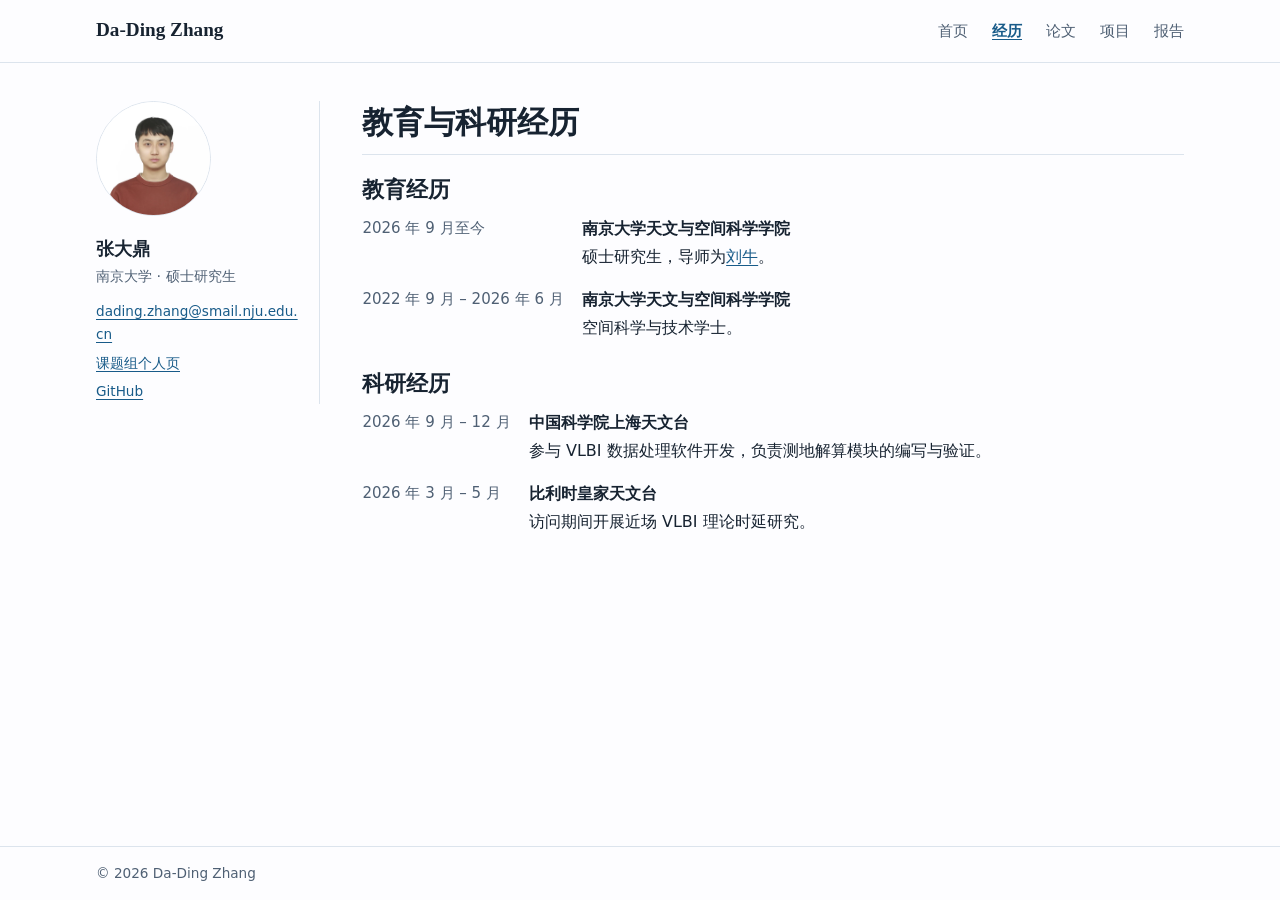
==== cv/index.html @ 3794050c "Publish academic homepage at account address" ====
<!doctype html>
<html lang="zh-CN">
<head>
  <meta charset="utf-8">
  <meta name="viewport" content="width=device-width, initial-scale=1">
  <meta name="description" content="张大鼎的教育、科研访问与 VLBI 软件开发经历。">
  <link rel="canonical" href="https://zhangdading.github.io/cv/">
  <link rel="stylesheet" href="../styles.css">
  <link rel="icon" href="../assets/portrait.webp" type="image/webp">
  <title>教育与科研经历 · 张大鼎</title>
</head>
<body>
  <a href="#content" class="skip-link">跳至正文</a>
  <header class="site-header">
    <div class="shell header-inner">
      <a class="site-name" href="../">Da-Ding Zhang</a>
      <nav class="site-nav" aria-label="主导航">
        <a href=".././">首页</a>
        <a href="../cv/" aria-current="page">经历</a>
        <a href="../publications/">论文</a>
        <a href="../projects/">项目</a>
        <a href="../talks/">报告</a>
      </nav>
    </div>
  </header>
  <div class="shell page-layout">
    <aside class="profile" aria-label="个人信息">
      <a class="profile-home" href="../" aria-label="张大鼎 · 首页"><img src="../assets/portrait.webp" alt="张大鼎" width="128" height="128"></a>
      <p class="profile-name">张大鼎</p>
      <p class="profile-role">南京大学 · 硕士研究生</p>
      <ul class="profile-links">
        <li><a href="mailto:dading.zhang@smail.nju.edu.cn">dading.zhang@smail.nju.edu.cn</a></li>
        <li><a href="https://njuastrometry.github.io/zh/author/%E5%BC%A0%E5%A4%A7%E9%BC%8E/">课题组个人页</a></li>
        <li><a href="https://github.com/zhangdading">GitHub</a></li>
      </ul>
    </aside>
    <main id="content" class="page-content">
      <h1>教育与科研经历</h1>

      <section aria-labelledby="education">
        <h2 id="education">教育经历</h2>
        <dl class="timeline">
          <dt>2026 年 9 月至今</dt>
          <dd><strong>南京大学天文与空间科学学院</strong><p>硕士研究生，导师为<a href="https://liuniu.fun/">刘牛</a>。</p></dd>
          <dt>2022 年 9 月 – 2026 年 6 月</dt>
          <dd><strong>南京大学天文与空间科学学院</strong><p>空间科学与技术学士。</p></dd>
        </dl>
      </section>

      <section aria-labelledby="experience">
        <h2 id="experience">科研经历</h2>
        <dl class="timeline">
          <dt>2026 年 9 月 – 12 月</dt>
          <dd><strong>中国科学院上海天文台</strong><p>参与 VLBI 数据处理软件开发，负责测地解算模块的编写与验证。</p></dd>
          <dt>2026 年 3 月 – 5 月</dt>
          <dd><strong>比利时皇家天文台</strong><p>访问期间开展近场 VLBI 理论时延研究。</p></dd>
        </dl>
      </section>
    </main>
  </div>
  <footer class="site-footer">
    <div class="shell">© 2026 Da-Ding Zhang</div>
  </footer>
</body>
</html>
---- styles.css ----
:root {
  color-scheme: light;
  --paper: #fdfdff;
  --ink: #172331;
  --muted: #4f6074;
  --link: #185b89;
  --rule: #dce4ed;
  --navy: #101f30;
  --ice: #cde3f8;
  --sans: "Segoe UI", "PingFang SC", "Microsoft YaHei", system-ui, sans-serif;
  --serif: Georgia, "Noto Serif SC", "Songti SC", SimSun, serif;
}

* { box-sizing: border-box; }
html { min-width: 0; }
body {
  display: flex;
  flex-direction: column;
  min-height: 100vh;
  margin: 0;
  background: var(--paper);
  color: var(--ink);
  font: 1rem/1.75 var(--sans);
}
a { color: var(--link); text-underline-offset: .19em; overflow-wrap: anywhere; }
a:hover { text-decoration-thickness: .13em; }
a:focus-visible { outline: .15rem solid currentColor; outline-offset: .25rem; }
img { display: block; max-width: 100%; height: auto; }
h1, h2, h3, p, figure { margin: 0; }
.shell { width: min(100% - 3rem, 68rem); margin-inline: auto; }
.skip-link {
  position: absolute;
  z-index: 2;
  top: .75rem;
  left: .75rem;
  padding: .5rem 1rem;
  transform: translateY(-175%);
  background: var(--paper);
}
.skip-link:focus { transform: none; }

.masthead {
  position: relative;
  background: var(--navy);
  color: #fff;
  overflow: hidden;
}
.masthead::before {
  content: "";
  position: absolute;
  inset: 0;
  pointer-events: none;
  background:
    radial-gradient(1px 1px at 6% 19%, #abc6e4 96%, transparent),
    radial-gradient(1px 1px at 21% 81%, #7595b7 96%, transparent),
    radial-gradient(2px 2px at 46% 13%, #91aeca 96%, transparent),
    radial-gradient(1px 1px at 52% 54%, #abc6e4 96%, transparent),
    radial-gradient(1px 1px at 58% 25%, #7595b7 96%, transparent),
    radial-gradient(2px 2px at 63% 69%, #8ba9c9 96%, transparent),
    radial-gradient(1px 1px at 72% 9%, #abc6e4 96%, transparent),
    radial-gradient(1px 1px at 77% 85%, #abc6e4 96%, transparent),
    radial-gradient(2px 2px at 88% 15%, #b7cee7 96%, transparent),
    radial-gradient(1px 1px at 94% 62%, #abc6e4 96%, transparent),
    radial-gradient(ellipse at 77% 45%, #233d5b 0%, transparent 53%);
}
.masthead-inner {
  position: relative;
  display: grid;
  grid-template-columns: 1.2fr 1fr;
  align-items: center;
  gap: 3rem;
  min-height: 30rem;
  padding-block: clamp(3.3rem, 8vw, 6rem);
}
.institution { margin-bottom: .9rem; color: var(--ice); font-size: .96rem; letter-spacing: .08em; }
.identity h1 {
  font: 700 clamp(3rem, 6.2vw, 5.15rem)/1.07 var(--serif);
  letter-spacing: .04em;
}
.identity h1 span {
  display: block;
  margin-top: .6rem;
  font-size: .58em;
  font-weight: 400;
  letter-spacing: -.015em;
}
.role { margin-top: .6rem; color: var(--ice); font-size: 1.05rem; }
.hero-nav,
.masthead-links,
.site-nav {
  display: flex;
  flex-wrap: wrap;
  align-items: center;
  gap: .45rem 1.5rem;
}
.hero-nav { margin-top: 1.6rem; }
.hero-nav a { color: #fff; font-weight: 600; text-decoration: none; }
.hero-nav a:hover { text-decoration: underline; }
.masthead-links { margin-top: .9rem; }
.masthead-links a { color: var(--ice); font-size: .88rem; }
.portrait-field {
  position: relative;
  display: grid;
  place-items: center;
  aspect-ratio: 1;
  justify-self: end;
  width: min(100%, 22rem);
  isolation: isolate;
}
.portrait-field::before,
.portrait-field::after {
  position: absolute;
  z-index: -1;
  content: "";
  border: 1px solid #748ead68;
  border-radius: 50%;
  width: 111%;
  height: 68%;
  transform: rotate(-34deg);
}
.portrait-field::after { width: 113%; height: 78%; transform: rotate(31deg); border-color: #748ead42; }
.hero-portrait {
  width: 68%;
  border: .3rem solid #dbeafd;
  border-radius: 50%;
  box-shadow: 0 .55rem 2rem #07152375;
}

.home-content { padding-block: 2.5rem 3.5rem; }
.home-content h2 { margin-bottom: .7rem; }
.intro p { max-width: 50rem; }
.research { margin-top: 1.65rem; padding-top: 1.55rem; border-top: 1px solid var(--rule); }
.research-topics { display: grid; grid-template-columns: 1fr 1fr; gap: 1.25rem 2.25rem; }
h2 { font-size: 1.35rem; line-height: 1.4; }
h3 { font-size: 1.06rem; line-height: 1.5; }
.research-topics p { margin-top: .35rem; }

.site-header { border-bottom: 1px solid var(--rule); }
.header-inner {
  display: flex;
  align-items: center;
  justify-content: space-between;
  flex-wrap: wrap;
  gap: .5rem 1.5rem;
  padding-block: 1.1rem;
}
.site-name { color: var(--ink); font: 700 1.2rem/1.3 var(--serif); text-decoration: none; }
.site-nav a { color: var(--muted); font-size: .95rem; text-decoration: none; }
.site-nav a:hover,
.site-nav a[aria-current="page"] { color: var(--link); text-decoration: underline; }
.site-nav a[aria-current="page"] { font-weight: 650; }
.page-layout {
  display: grid;
  grid-template-columns: 14rem minmax(0, 1fr);
  gap: 2.65rem;
  padding-block: 2.4rem 3.75rem;
}
.profile { border-right: 1px solid var(--rule); padding-right: 1.2rem; align-self: start; }
.profile-home { display: inline-block; }
.profile img { width: 7.2rem; border: 1px solid var(--rule); border-radius: 50%; }
.profile-name { margin-top: .45rem; font-size: 1.12rem; font-weight: 700; }
.profile-role { color: var(--muted); font-size: .9rem; }
.profile-links { list-style: none; padding: 0; margin: .65rem 0 0; font-size: .85rem; }
.profile-links li + li { margin-top: .3rem; }
.page-content h1 { margin-bottom: 1.25rem; padding-bottom: .65rem; border-bottom: 1px solid var(--rule); font-size: 1.95rem; line-height: 1.35; }
.page-content h2 { margin-bottom: .65rem; }
.page-content section + section { margin-top: 1.7rem; }
.page-content p + p { margin-top: .55rem; }
.citations { margin: 0; padding-inline-start: 1.6rem; }
.citations li { padding-inline-start: .22rem; }
.citations li + li { margin-top: .7rem; }
.author-note { color: var(--muted); font-size: .9rem; }
.details,
.timeline { display: grid; grid-template-columns: max-content minmax(0, 1fr); gap: .45rem 1.15rem; margin: 0; }
.details { margin-bottom: .85rem; }
.timeline { row-gap: .9rem; }
.details dt,
.timeline dt { color: var(--muted); font-size: .94rem; }
.details dd,
.timeline dd { margin: 0; }
.talk p { margin-top: .3rem; }
.document-links {
  display: flex;
  flex-wrap: wrap;
  gap: .3rem 1.25rem;
  list-style: none;
  margin: .5rem 0 0;
  padding: 0;
  font-size: .92rem;
}
.talk-photo { max-width: 26rem; margin-top: 1rem; }
.talk-photo img { border-radius: .25rem; }
figcaption { margin-top: .3rem; color: var(--muted); font-size: .83rem; }
.site-footer { margin-top: auto; border-top: 1px solid var(--rule); color: var(--muted); font-size: .85rem; }
.site-footer .shell { padding-block: .9rem; }

@media (max-width: 44rem) {
  .shell { width: calc(100% - 2rem); }
  .masthead-inner { grid-template-columns: minmax(0, 1fr) 8rem; min-height: 0; gap: 1rem; padding-block: 2.8rem; }
  .hero-portrait { width: 80%; border-width: .2rem; }
  .research-topics { grid-template-columns: 1fr; }
  .page-layout { grid-template-columns: minmax(0, 1fr); gap: 1.6rem; padding-top: 1.55rem; }
  .profile { grid-row: 2; border-right: 0; border-top: 1px solid var(--rule); padding: 1rem 0 0; }
  .profile img { width: 4.5rem; }
  .profile-home { position: relative; float: left; margin-right: .9rem; }
  .profile-name { margin-top: 0; }
  .profile-links { display: flex; flex-wrap: wrap; gap: .15rem 1rem; }
  .profile-links li + li { margin-top: 0; }
}
@media (max-width: 30rem) {
  .masthead-inner { grid-template-columns: minmax(0, 1fr) 4.5rem; align-items: start; }
  .identity { grid-column: 1 / -1; grid-row: 1; }
  .institution { padding-right: 4.5rem; font-size: .82rem; }
  .identity h1 { padding-right: 4.5rem; font-size: clamp(2.1rem, 9vw, 3rem); }
  .portrait-field { grid-column: 2; grid-row: 1; width: 100%; margin-top: 1.1rem; }
  .hero-nav, .site-nav { gap: .3rem 1.15rem; }
  .timeline { grid-template-columns: minmax(0, 1fr); gap: .12rem; }
  .timeline dd + dt { margin-top: .65rem; }
}
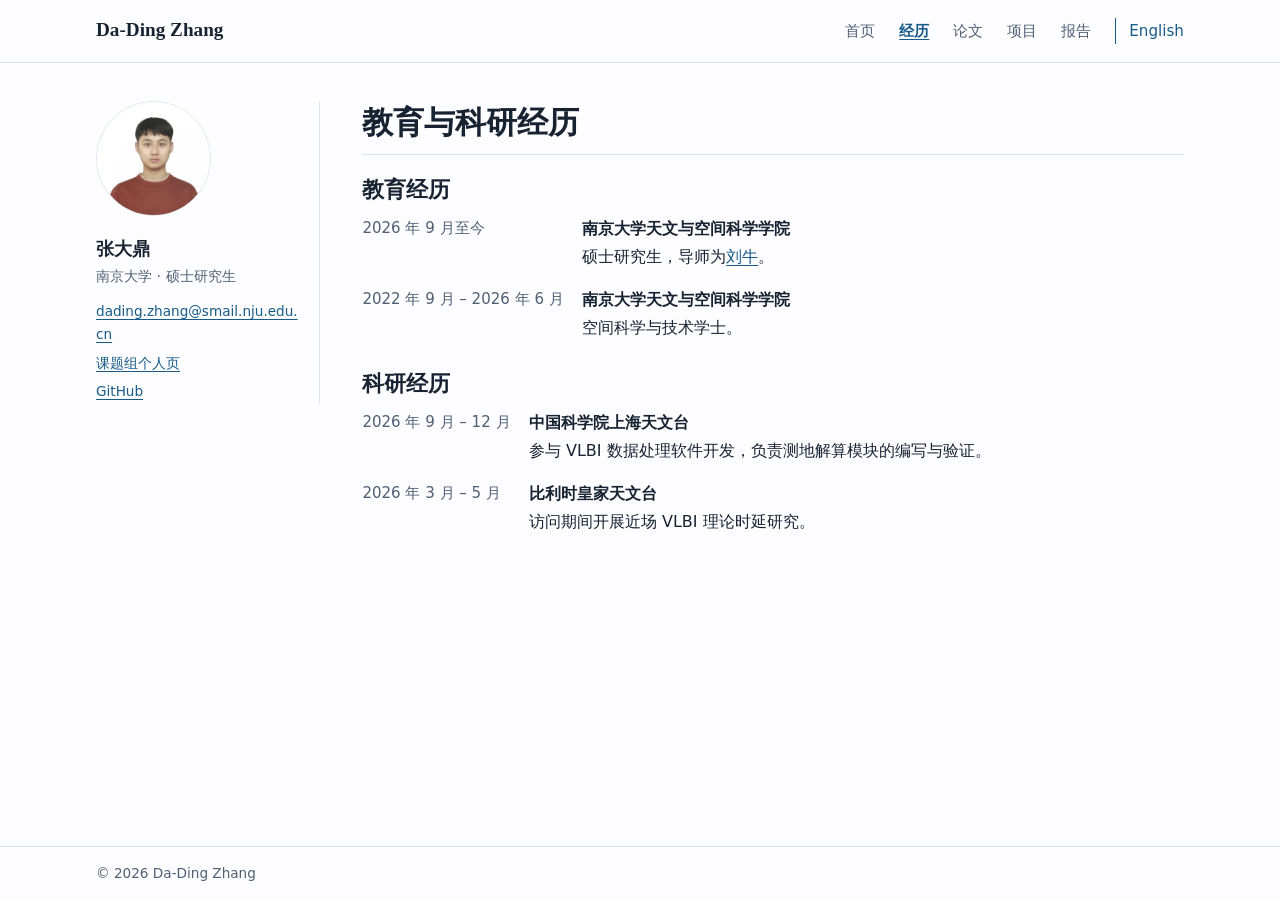
==== commit 765b95a8: "Add English edition of academic homepage" ====
--- a/cv/index.html
+++ b/cv/index.html
@@ -5,6 +5,8 @@
   <meta name="viewport" content="width=device-width, initial-scale=1">
   <meta name="description" content="张大鼎的教育、科研访问与 VLBI 软件开发经历。">
   <link rel="canonical" href="https://zhangdading.github.io/cv/">
+  <link rel="alternate" hreflang="zh-CN" href="https://zhangdading.github.io/cv/">
+  <link rel="alternate" hreflang="en" href="https://zhangdading.github.io/en/cv/">
   <link rel="stylesheet" href="../styles.css">
   <link rel="icon" href="../assets/portrait.webp" type="image/webp">
   <title>教育与科研经历 · 张大鼎</title>
@@ -20,6 +22,7 @@
         <a href="../publications/">论文</a>
         <a href="../projects/">项目</a>
         <a href="../talks/">报告</a>
+        <a class="language-switch" href="/en/cv/" lang="en" hreflang="en">English</a>
       </nav>
     </div>
   </header>
--- a/styles.css
+++ b/styles.css
@@ -84,6 +84,14 @@
   font-weight: 400;
   letter-spacing: -.015em;
 }
+.identity:lang(en) h1 {
+  font-size: clamp(2.6rem, 5.2vw, 4.5rem);
+  letter-spacing: -.02em;
+}
+.identity:lang(en) h1 span {
+  font-size: .53em;
+  letter-spacing: .06em;
+}
 .role { margin-top: .6rem; color: var(--ice); font-size: 1.05rem; }
 .hero-nav,
 .masthead-links,
@@ -149,6 +157,13 @@
 .site-nav a:hover,
 .site-nav a[aria-current="page"] { color: var(--link); text-decoration: underline; }
 .site-nav a[aria-current="page"] { font-weight: 650; }
+.hero-nav .language-switch,
+.site-nav .language-switch {
+  border-inline-start: 1px solid currentColor;
+  padding-inline-start: .8rem;
+}
+.hero-nav .language-switch { color: var(--ice); }
+.site-nav .language-switch { color: var(--link); }
 .page-layout {
   display: grid;
   grid-template-columns: 14rem minmax(0, 1fr);
@@ -212,8 +227,10 @@
   .identity { grid-column: 1 / -1; grid-row: 1; }
   .institution { padding-right: 4.5rem; font-size: .82rem; }
   .identity h1 { padding-right: 4.5rem; font-size: clamp(2.1rem, 9vw, 3rem); }
+  .identity:lang(en) h1 { font-size: clamp(1.7rem, 7.5vw, 2.5rem); }
   .portrait-field { grid-column: 2; grid-row: 1; width: 100%; margin-top: 1.1rem; }
   .hero-nav, .site-nav { gap: .3rem 1.15rem; }
+  .hero-nav:lang(en), .site-nav:lang(en) { column-gap: .75rem; }
   .timeline { grid-template-columns: minmax(0, 1fr); gap: .12rem; }
   .timeline dd + dt { margin-top: .65rem; }
 }
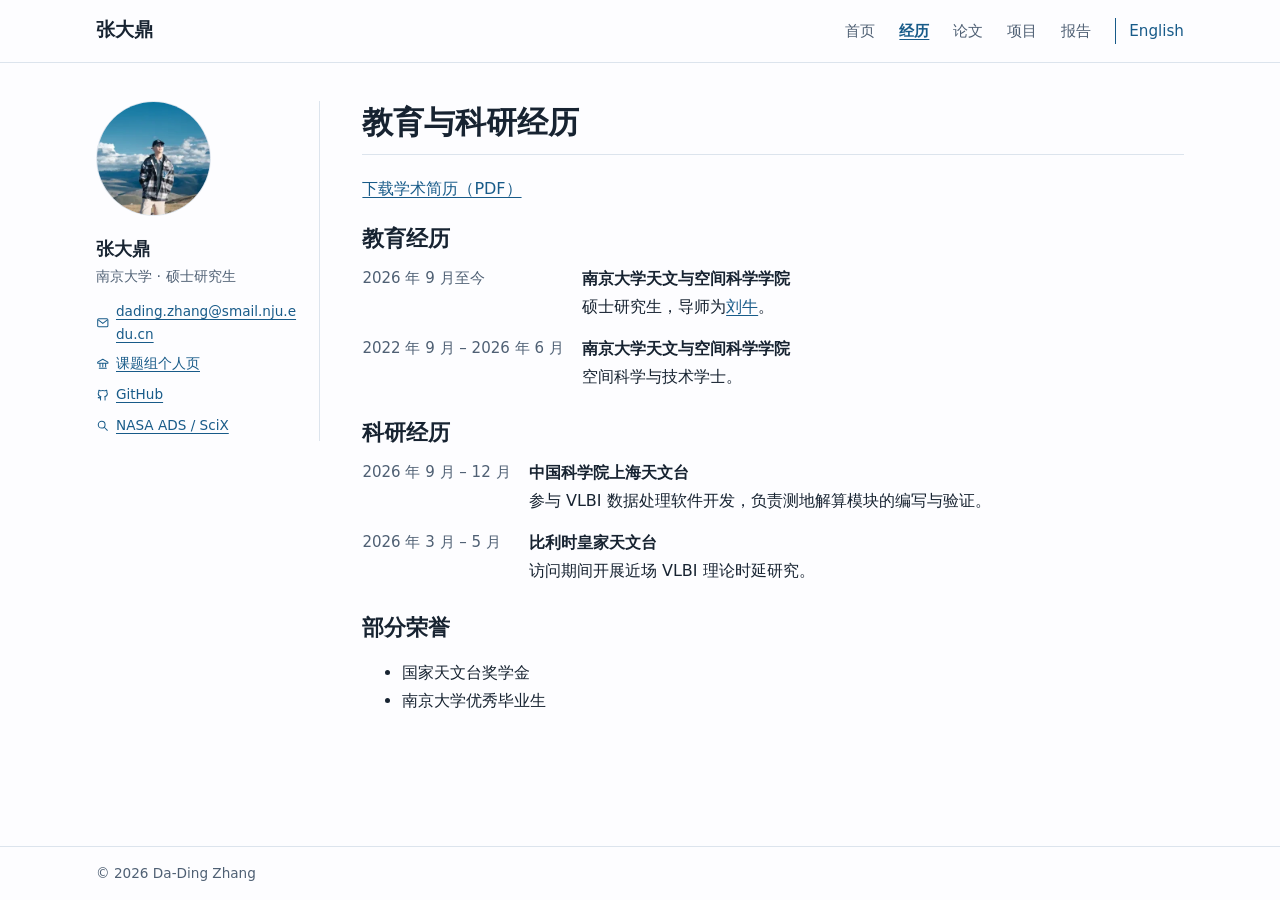
==== commit 4a5ef2d6: "Refine bilingual academic site and add public CVs" ====
--- a/cv/index.html
+++ b/cv/index.html
@@ -8,16 +8,27 @@
   <link rel="alternate" hreflang="zh-CN" href="https://zhangdading.github.io/cv/">
   <link rel="alternate" hreflang="en" href="https://zhangdading.github.io/en/cv/">
   <link rel="stylesheet" href="../styles.css">
-  <link rel="icon" href="../assets/portrait.webp" type="image/webp">
+  <link rel="icon" href="../favicon.ico" type="image/x-icon">
+  <meta property="og:type" content="website">
+  <meta property="og:locale" content="zh_CN">
+  <meta property="og:title" content="教育与科研经历 · 张大鼎">
+  <meta property="og:description" content="张大鼎的教育、科研访问与 VLBI 软件开发经历。">
+  <meta property="og:url" content="https://zhangdading.github.io/cv/">
+  <meta property="og:image" content="https://zhangdading.github.io/assets/share.jpg">
+  <meta property="og:image:alt" content="张大鼎，南京大学">
+  <meta property="og:image:width" content="1200">
+  <meta property="og:image:height" content="630">
+  <meta name="twitter:card" content="summary_large_image">
+  <link rel="apple-touch-icon" href="../apple-touch-icon.png">
   <title>教育与科研经历 · 张大鼎</title>
 </head>
 <body>
   <a href="#content" class="skip-link">跳至正文</a>
   <header class="site-header">
     <div class="shell header-inner">
-      <a class="site-name" href="../">Da-Ding Zhang</a>
+      <a class="site-name" href="../">张大鼎</a>
       <nav class="site-nav" aria-label="主导航">
-        <a href=".././">首页</a>
+        <a href="../">首页</a>
         <a href="../cv/" aria-current="page">经历</a>
         <a href="../publications/">论文</a>
         <a href="../projects/">项目</a>
@@ -31,14 +42,16 @@
       <a class="profile-home" href="../" aria-label="张大鼎 · 首页"><img src="../assets/portrait.webp" alt="张大鼎" width="128" height="128"></a>
       <p class="profile-name">张大鼎</p>
       <p class="profile-role">南京大学 · 硕士研究生</p>
-      <ul class="profile-links">
-        <li><a href="mailto:dading.zhang@smail.nju.edu.cn">dading.zhang@smail.nju.edu.cn</a></li>
-        <li><a href="https://njuastrometry.github.io/zh/author/%E5%BC%A0%E5%A4%A7%E9%BC%8E/">课题组个人页</a></li>
-        <li><a href="https://github.com/zhangdading">GitHub</a></li>
+      <ul class="profile-links meta-links">
+        <li><a href="mailto:dading.zhang@smail.nju.edu.cn"><svg viewBox="0 0 24 24" fill="none" stroke="currentColor" stroke-width="1.8" aria-hidden="true"><rect x="3" y="5" width="18" height="14" rx="2"/><path d="m4 7 8 6 8-6"/></svg><span>dading.zhang@smail.nju.edu.cn</span></a></li>
+        <li><a href="https://njuastrometry.github.io/zh/author/%E5%BC%A0%E5%A4%A7%E9%BC%8E/"><svg viewBox="0 0 24 24" fill="none" stroke="currentColor" stroke-width="1.8" stroke-linejoin="round" aria-hidden="true"><path d="m3 9 9-5 9 5v2H3zm2 11h14M7 11v7m5-7v7m5-7v7"/></svg>课题组个人页</a></li>
+        <li><a href="https://github.com/zhangdading"><svg viewBox="0 0 24 24" fill="none" stroke="currentColor" stroke-width="1.8" stroke-linecap="round" stroke-linejoin="round" aria-hidden="true"><path d="m8 19-2-2H4m12 4v-4a2.5 2.5 0 0 0-.7-1.7c2.4-.3 4.7-1.2 4.7-5a4 4 0 0 0-1.1-2.9A3.6 3.6 0 0 0 18.8 4s-.9-.3-3 1.1a12 12 0 0 0-7.6 0C6.1 3.7 5.2 4 5.2 4a3.6 3.6 0 0 0-.1 3.4A4 4 0 0 0 4 10.3c0 3.8 2.3 4.7 4.7 5A2.5 2.5 0 0 0 8 17v4"/></svg>GitHub</a></li>
+        <li><a href="https://scixplorer.org/abs/2026Univ...12..197Z/abstract" aria-label="在 NASA ADS / SciX 查看 Universe 论文"><svg viewBox="0 0 24 24" fill="none" stroke="currentColor" stroke-width="1.8" stroke-linecap="round" aria-hidden="true"><circle cx="10" cy="10" r="6"/><path d="m15 15 5 5"/></svg>NASA ADS / SciX</a></li>
       </ul>
     </aside>
     <main id="content" class="page-content">
       <h1>教育与科研经历</h1>
+      <p class="cv-download"><a href="../assets/da-ding-zhang-cv-zh.pdf" download>下载学术简历（PDF）</a></p>
 
       <section aria-labelledby="education">
         <h2 id="education">教育经历</h2>
@@ -59,6 +72,13 @@
           <dd><strong>比利时皇家天文台</strong><p>访问期间开展近场 VLBI 理论时延研究。</p></dd>
         </dl>
       </section>
+      <section aria-labelledby="honors">
+        <h2 id="honors">部分荣誉</h2>
+        <ul>
+          <li>国家天文台奖学金</li>
+          <li>南京大学优秀毕业生</li>
+        </ul>
+      </section>
     </main>
   </div>
   <footer class="site-footer">
--- a/styles.css
+++ b/styles.css
@@ -8,7 +8,7 @@
   --navy: #101f30;
   --ice: #cde3f8;
   --sans: "Segoe UI", "PingFang SC", "Microsoft YaHei", system-ui, sans-serif;
-  --serif: Georgia, "Noto Serif SC", "Songti SC", SimSun, serif;
+  --serif: Georgia, "Noto Serif SC", "Songti SC", serif;
 }
 
 * { box-sizing: border-box; }
@@ -84,6 +84,8 @@
   font-weight: 400;
   letter-spacing: -.015em;
 }
+.identity:lang(zh-CN) h1 { font-family: var(--sans); }
+.identity:lang(zh-CN) h1 span { font-family: Georgia, serif; }
 .identity:lang(en) h1 {
   font-size: clamp(2.6rem, 5.2vw, 4.5rem);
   letter-spacing: -.02em;
@@ -129,7 +131,7 @@
 .portrait-field::after { width: 113%; height: 78%; transform: rotate(31deg); border-color: #748ead42; }
 .hero-portrait {
   width: 68%;
-  border: .3rem solid #dbeafd;
+  border: .2rem solid #91a9c3;
   border-radius: 50%;
   box-shadow: 0 .55rem 2rem #07152375;
 }
@@ -137,11 +139,15 @@
 .home-content { padding-block: 2.5rem 3.5rem; }
 .home-content h2 { margin-bottom: .7rem; }
 .intro p { max-width: 50rem; }
-.research { margin-top: 1.65rem; padding-top: 1.55rem; border-top: 1px solid var(--rule); }
+.meta-links a { display: inline-flex; align-items: center; gap: .4rem; }
+.meta-links svg { width: 1em; height: 1em; flex: none; }
+.research, .highlights { margin-top: 1.65rem; padding-top: 1.55rem; border-top: 1px solid var(--rule); }
 .research-topics { display: grid; grid-template-columns: 1fr 1fr; gap: 1.25rem 2.25rem; }
 h2 { font-size: 1.35rem; line-height: 1.4; }
 h3 { font-size: 1.06rem; line-height: 1.5; }
 .research-topics p { margin-top: .35rem; }
+.highlights ul { margin: 0; padding-inline-start: 1.25rem; }
+.highlights li + li { margin-top: .25rem; }
 
 .site-header { border-bottom: 1px solid var(--rule); }
 .header-inner {
@@ -152,6 +158,7 @@
   gap: .5rem 1.5rem;
   padding-block: 1.1rem;
 }
+.site-name:lang(zh-CN) { font-family: var(--sans); }
 .site-name { color: var(--ink); font: 700 1.2rem/1.3 var(--serif); text-decoration: none; }
 .site-nav a { color: var(--muted); font-size: .95rem; text-decoration: none; }
 .site-nav a:hover,
@@ -194,6 +201,8 @@
 .details dd,
 .timeline dd { margin: 0; }
 .talk p { margin-top: .3rem; }
+.talk .talk-summary { margin-top: .7rem; }
+.cv-download { margin-bottom: 1.35rem; }
 .document-links {
   display: flex;
   flex-wrap: wrap;
@@ -223,12 +232,14 @@
   .profile-links li + li { margin-top: 0; }
 }
 @media (max-width: 30rem) {
-  .masthead-inner { grid-template-columns: minmax(0, 1fr) 4.5rem; align-items: start; }
-  .identity { grid-column: 1 / -1; grid-row: 1; }
-  .institution { padding-right: 4.5rem; font-size: .82rem; }
-  .identity h1 { padding-right: 4.5rem; font-size: clamp(2.1rem, 9vw, 3rem); }
-  .identity:lang(en) h1 { font-size: clamp(1.7rem, 7.5vw, 2.5rem); }
-  .portrait-field { grid-column: 2; grid-row: 1; width: 100%; margin-top: 1.1rem; }
+  .masthead-inner { grid-template-columns: minmax(0, 1fr); gap: .75rem; text-align: center; padding-block: 2rem 2.2rem; }
+  .portrait-field { grid-row: 1; justify-self: center; width: 9.5rem; }
+  .hero-portrait { width: 86%; }
+  .institution { font-size: .83rem; margin-bottom: .5rem; }
+  .identity h1 { font-size: clamp(2.1rem, 9vw, 3rem); }
+  .identity:lang(en) h1 { font-size: clamp(1.9rem, 8.7vw, 3rem); }
+  .hero-nav, .masthead-links { justify-content: center; }
+  .hero-nav { margin-top: 1.1rem; }
   .hero-nav, .site-nav { gap: .3rem 1.15rem; }
   .hero-nav:lang(en), .site-nav:lang(en) { column-gap: .75rem; }
   .timeline { grid-template-columns: minmax(0, 1fr); gap: .12rem; }
